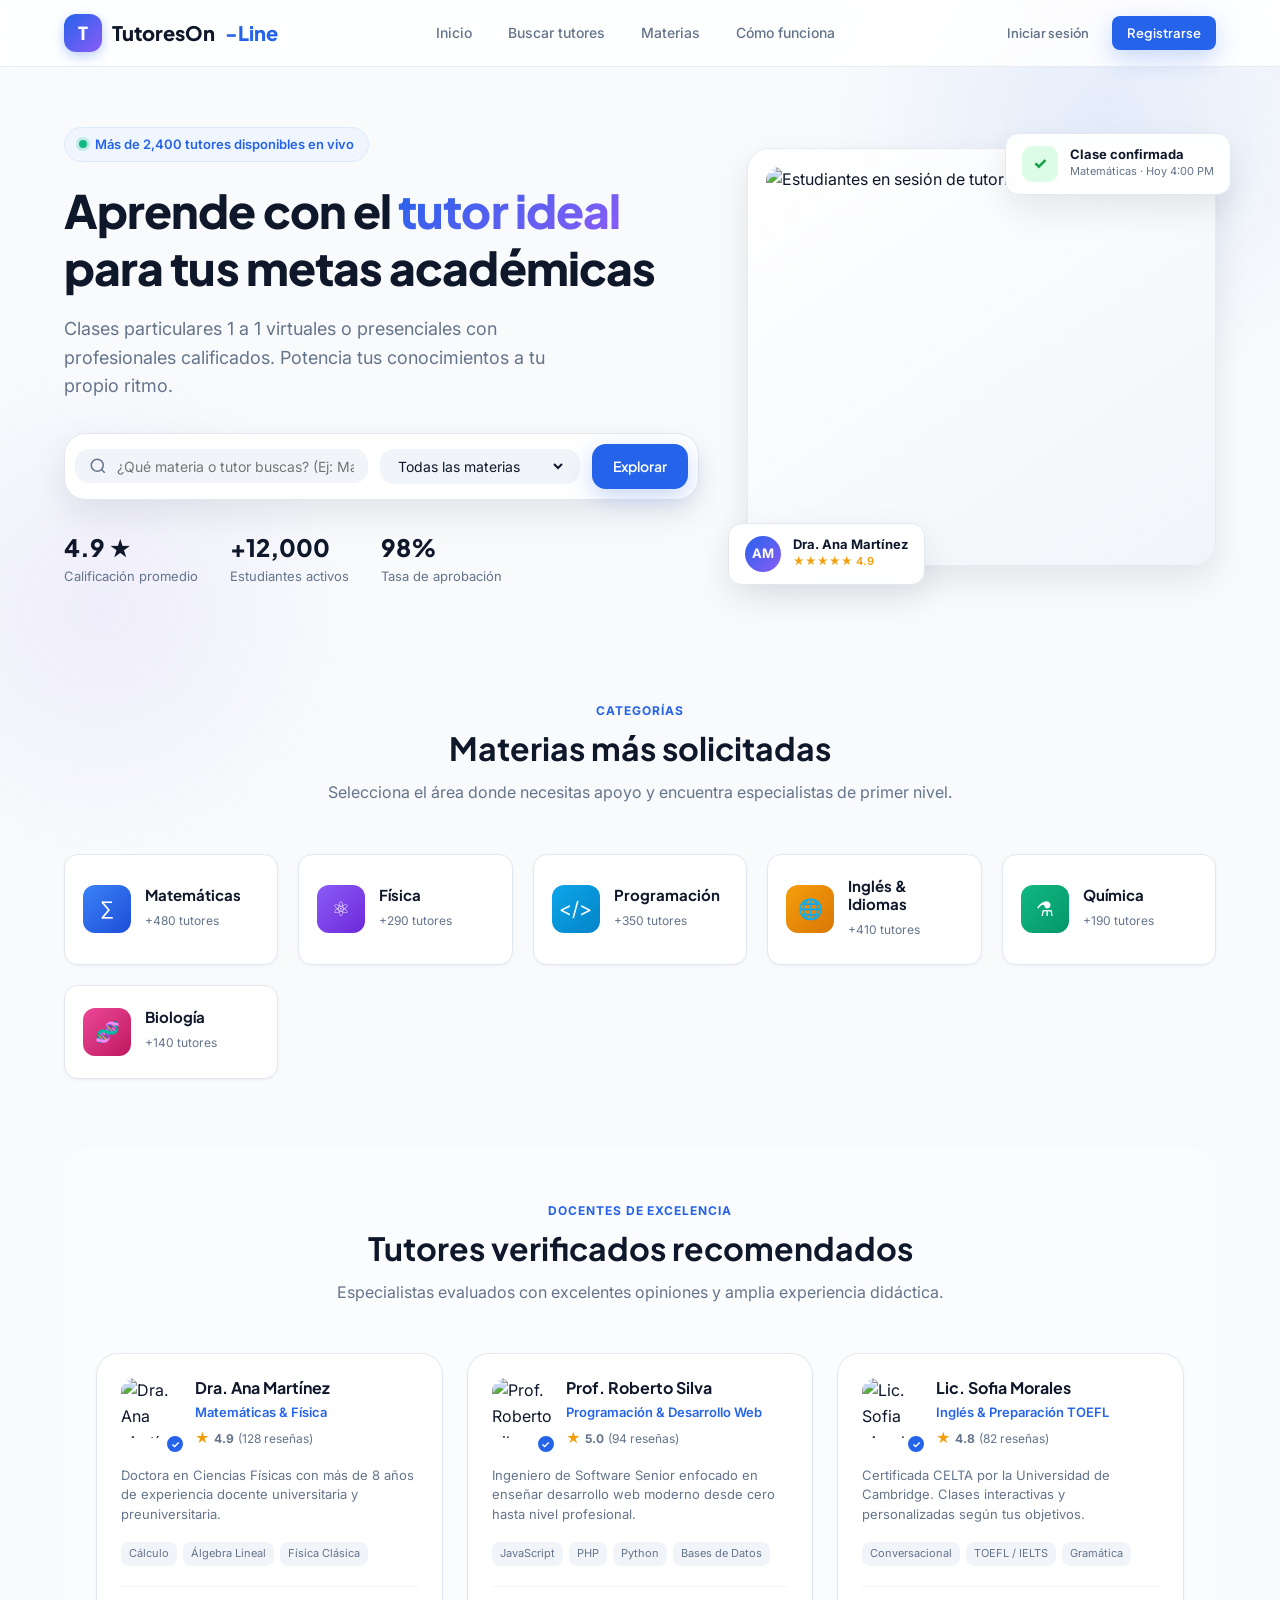
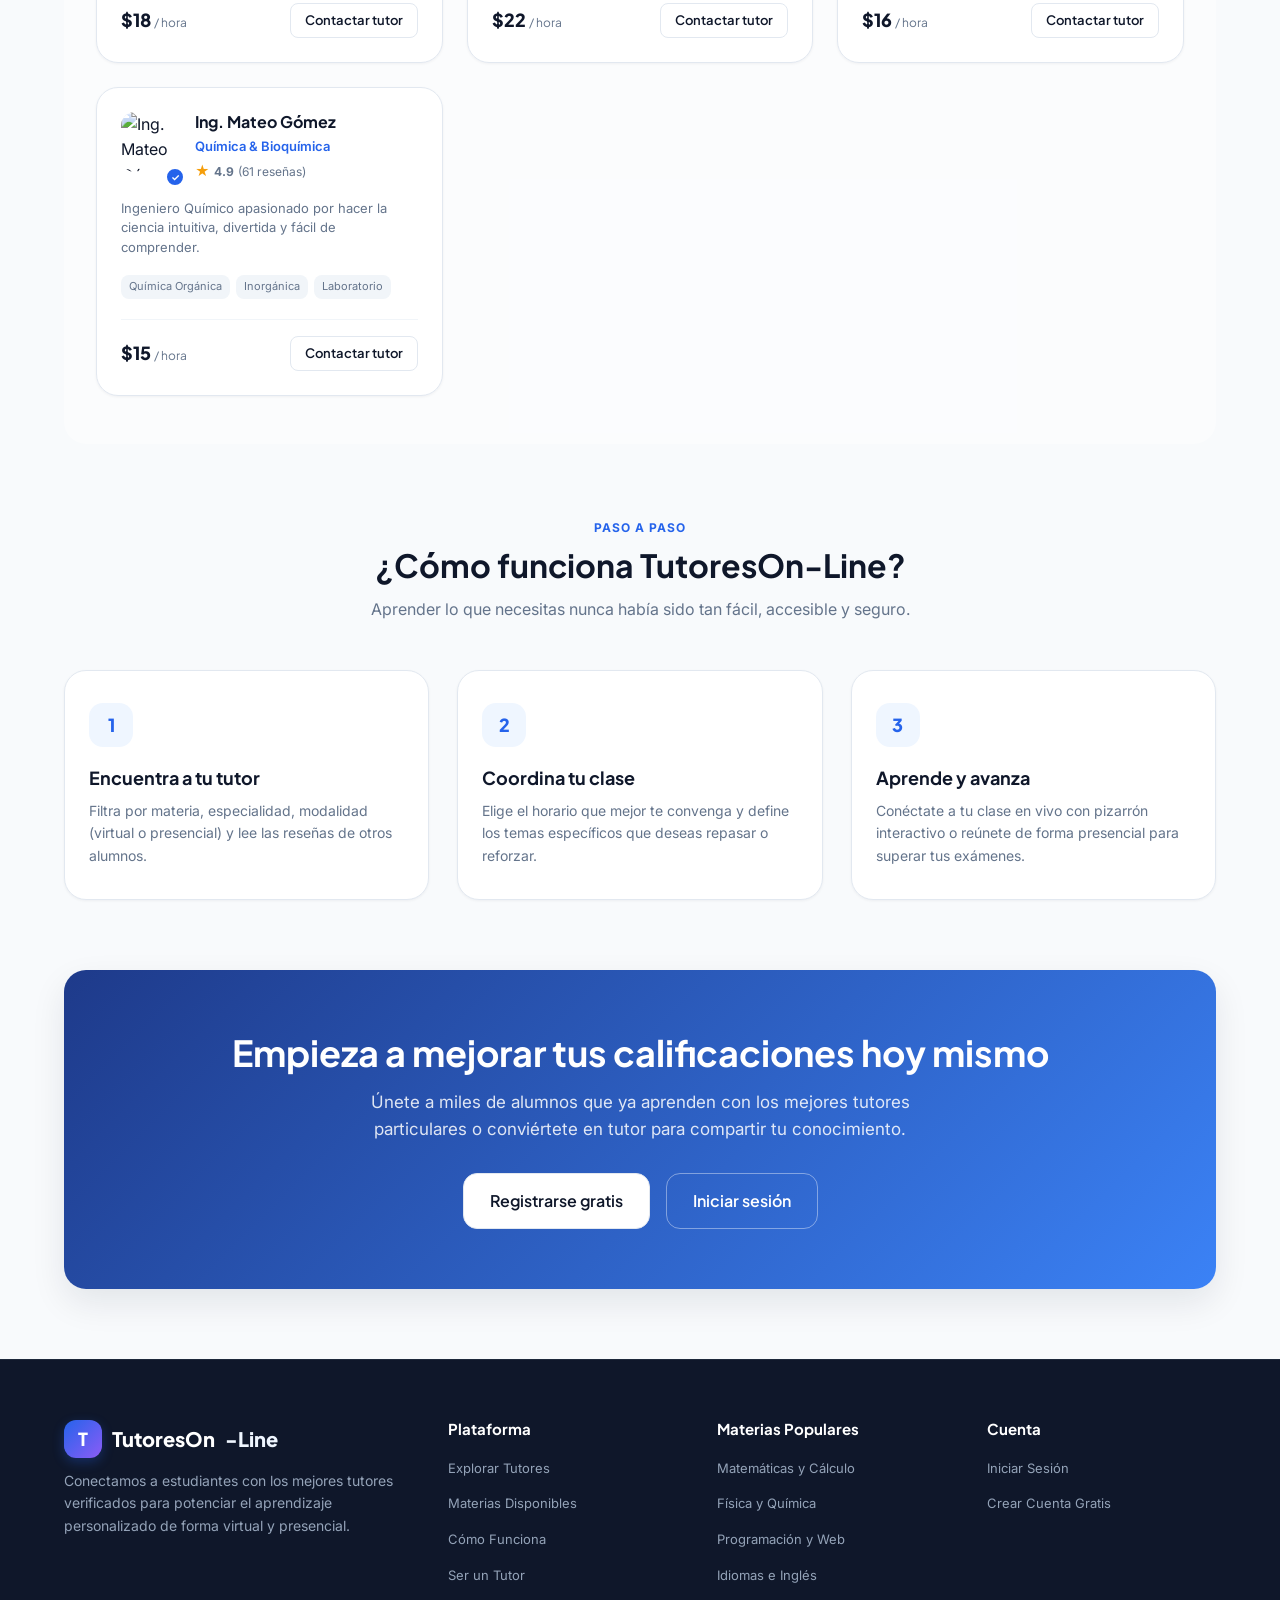
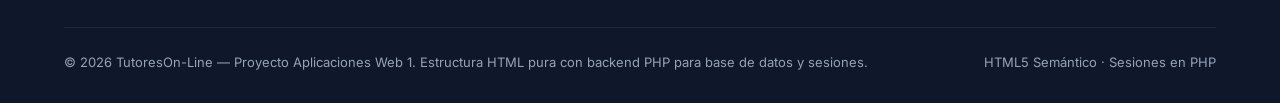
==== index.html @ 4b79d1ed "Primer commit" ====
<!DOCTYPE html>
<html lang="es">
<head>
  <meta charset="UTF-8">
  <meta name="viewport" content="width=device-width, initial-scale=1.0">
  <title>TutoresOn-Line — Encuentra a tu tutor ideal</title>
  <meta name="description" content="Plataforma de tutorías online y presenciales con tutores expertos y verificados.">
  <link rel="stylesheet" href="assets/css/style.css">
</head>
<body>

  <!-- Iluminación de fondo sutil -->
  <div class="ambient-glow"></div>

  <!-- Barra de Navegación -->
  <header class="navbar">
    <div class="container nav-inner">
      <a href="index.html" class="brand-logo">
        <div class="brand-icon">T</div>
        TutoresOn<span>-Line</span>
      </a>

      <nav>
        <ul class="nav-links">
          <li><a href="index.html" class="nav-link">Inicio</a></li>
          <li><a href="#tutores" class="nav-link">Buscar tutores</a></li>
          <li><a href="#materias" class="nav-link">Materias</a></li>
          <li><a href="#como-funciona" class="nav-link">Cómo funciona</a></li>
        </ul>
      </nav>

      <div class="nav-actions">
        <!-- Opciones para visitante (sin iniciar sesión) -->
        <div id="nav-guest-actions" style="display: flex; align-items: center; gap: 8px;">
          <a href="login.html" class="btn btn-ghost btn-sm" id="nav-login-btn">Iniciar sesión</a>
          <a href="registro.html" class="btn btn-primary btn-sm" id="nav-register-btn">Registrarse</a>
        </div>

        <!-- Opciones para usuario con sesión activa (controlado por JS / backend PHP) -->
        <div id="nav-user-actions" style="display: none; align-items: center; gap: 10px;">
          <div class="user-menu-pill">
            <div class="user-avatar-circle" id="nav-user-avatar">U</div>
            <div class="user-info-text">
              <span class="user-info-name" id="nav-user-name">Usuario</span>
              <span class="user-info-role" id="nav-user-role">Estudiante</span>
            </div>
          </div>
          <a href="logout.php" class="btn btn-danger-outline btn-sm">
            <svg width="14" height="14" fill="none" stroke="currentColor" stroke-width="2" viewBox="0 0 24 24">
              <path d="M9 21H5a2 2 0 0 1-2-2V5a2 2 0 0 1 2-2h4"></path>
              <polyline points="16 17 21 12 16 7"></polyline>
              <line x1="21" y1="12" x2="9" y2="12"></line>
            </svg>
            Salir
          </a>
        </div>
      </div>
    </div>
  </header>

  <!-- Notificación Toast dinámica -->
  <div class="toast-container" id="toast-box" style="display: none;">
    <div class="toast">
      <span id="toast-icon" style="color: #10B981; font-size: 18px;">✓</span>
      <span id="toast-message">Mensaje de notificación</span>
    </div>
  </div>

  <main class="container">
    <!-- Banner de bienvenida para usuario con sesión iniciada -->
    <section id="user-welcome-banner" class="user-welcome-banner" style="display: none;">
      <div class="user-welcome-info">
        <div class="user-welcome-avatar" id="banner-user-avatar">U</div>
        <div>
          <h2 style="font-size: 18px; margin-bottom: 2px;">
            ¡Hola, <span id="banner-user-name">Usuario</span>!
            <span class="badge badge-primary" id="banner-user-role">Estudiante</span>
          </h2>
          <p style="font-size: 13px; color: var(--text-muted);">
            Sesión activa en el servidor PHP. Explora y agenda tus clases con normalidad.
          </p>
        </div>
      </div>
      <div style="display: flex; gap: 10px; align-items: center;">
        <span style="font-size: 12px; color: var(--success); font-weight: 600; display: flex; align-items: center; gap: 6px;">
          <span style="width: 8px; height: 8px; border-radius: 50%; background: var(--success); display: inline-block;"></span>
          Sesión PHP activa
        </span>
        <a href="logout.php" class="btn btn-secondary btn-sm">Cerrar sesión</a>
      </div>
    </section>

    <!-- Hero Section (Accesible sin iniciar sesión) -->
    <section class="hero-section">
      <div class="hero-grid">
        <div class="hero-content">
          <div class="hero-pill">
            <span class="hero-dot"></span>
            Más de 2,400 tutores disponibles en vivo
          </div>
          <h1 class="hero-title">
            Aprende con el <span class="text-gradient">tutor ideal</span> para tus metas académicas
          </h1>
          <p class="hero-subtitle">
            Clases particulares 1 a 1 virtuales o presenciales con profesionales calificados. Potencia tus conocimientos a tu propio ritmo.
          </p>

          <!-- Buscador interactivo en vivo -->
          <div class="search-card">
            <div class="search-input-group">
              <svg width="18" height="18" fill="none" stroke="currentColor" stroke-width="2" viewBox="0 0 24 24">
                <circle cx="11" cy="11" r="8"></circle>
                <line x1="21" y1="21" x2="16.65" y2="16.65"></line>
              </svg>
              <input type="text" id="landing-search-input" placeholder="¿Qué materia o tutor buscas? (Ej: Matemáticas, Python...)" />
            </div>

            <div class="search-input-group" style="max-width: 200px;">
              <select id="landing-subject-filter">
                <option value="todos">Todas las materias</option>
                <option value="matemáticas">Matemáticas</option>
                <option value="física">Física</option>
                <option value="programación">Programación</option>
                <option value="inglés">Inglés</option>
                <option value="química">Química</option>
              </select>
            </div>

            <a href="#tutores" class="btn btn-primary">
              Explorar
            </a>
          </div>

          <div class="hero-stats">
            <div class="stat-box">
              <span class="stat-value">4.9 ★</span>
              <span class="stat-label">Calificación promedio</span>
            </div>
            <div class="stat-box">
              <span class="stat-value">+12,000</span>
              <span class="stat-label">Estudiantes activos</span>
            </div>
            <div class="stat-box">
              <span class="stat-value">98%</span>
              <span class="stat-label">Tasa de aprobación</span>
            </div>
          </div>
        </div>

        <!-- Imagen & Badges Flotantes -->
        <div class="hero-visual">
          <div class="hero-visual-card">
            <img 
              src="https://images.unsplash.com/photo-1522202176988-66273c2fd55f?w=680&h=460&fit=crop&auto=format" 
              alt="Estudiantes en sesión de tutoría" 
              class="hero-main-img" 
            />
            
            <div class="float-badge float-badge-top">
              <div style="width: 36px; height: 36px; border-radius: 10px; background: #DCFCE7; display: flex; align-items: center; justify-content: center; color: #16A34A; font-weight: 800; font-size: 16px;">
                ✓
              </div>
              <div>
                <p style="font-weight: 700; font-size: 13px; color: var(--text); line-height: 1.2;">Clase confirmada</p>
                <p style="font-size: 11px; color: var(--text-muted);">Matemáticas · Hoy 4:00 PM</p>
              </div>
            </div>

            <div class="float-badge float-badge-bottom">
              <div class="user-avatar-circle" style="width: 36px; height: 36px;">AM</div>
              <div>
                <p style="font-weight: 700; font-size: 13px; color: var(--text); line-height: 1.2;">Dra. Ana Martínez</p>
                <p style="font-size: 11px; color: #F59E0B; font-weight: 600;">★★★★★ 4.9</p>
              </div>
            </div>
          </div>
        </div>
      </div>
    </section>

    <!-- Sección: Materias Populares (HTML Semántico) -->
    <section class="section" id="materias">
      <div class="section-header">
        <span class="section-tag">Categorías</span>
        <h2 class="section-title">Materias más solicitadas</h2>
        <p class="section-desc">Selecciona el área donde necesitas apoyo y encuentra especialistas de primer nivel.</p>
      </div>

      <div class="subjects-grid">
        <article class="subject-card" onclick="filtrarMateria('Matemáticas')">
          <div class="subject-icon" style="background: linear-gradient(135deg, #3B82F6, #1D4ED8);">∑</div>
          <div class="subject-info">
            <h4>Matemáticas</h4>
            <span>+480 tutores</span>
          </div>
        </article>

        <article class="subject-card" onclick="filtrarMateria('Física')">
          <div class="subject-icon" style="background: linear-gradient(135deg, #8B5CF6, #6D28D9);">⚛</div>
          <div class="subject-info">
            <h4>Física</h4>
            <span>+290 tutores</span>
          </div>
        </article>

        <article class="subject-card" onclick="filtrarMateria('Programación')">
          <div class="subject-icon" style="background: linear-gradient(135deg, #0EA5E9, #0284C7);">&lt;/&gt;</div>
          <div class="subject-info">
            <h4>Programación</h4>
            <span>+350 tutores</span>
          </div>
        </article>

        <article class="subject-card" onclick="filtrarMateria('Inglés')">
          <div class="subject-icon" style="background: linear-gradient(135deg, #F59E0B, #D97706);">🌐</div>
          <div class="subject-info">
            <h4>Inglés &amp; Idiomas</h4>
            <span>+410 tutores</span>
          </div>
        </article>

        <article class="subject-card" onclick="filtrarMateria('Química')">
          <div class="subject-icon" style="background: linear-gradient(135deg, #10B981, #059669);">⚗</div>
          <div class="subject-info">
            <h4>Química</h4>
            <span>+190 tutores</span>
          </div>
        </article>

        <article class="subject-card" onclick="filtrarMateria('Biología')">
          <div class="subject-icon" style="background: linear-gradient(135deg, #EC4899, #BE185D);">🧬</div>
          <div class="subject-info">
            <h4>Biología</h4>
            <span>+140 tutores</span>
          </div>
        </article>
      </div>
    </section>

    <!-- Sección: Tutores Destacados (HTML Semántico) -->
    <section class="section" id="tutores" style="background: rgba(255, 255, 255, 0.4); border-radius: var(--radius-lg); padding: 48px 32px;">
      <div class="section-header">
        <span class="section-tag">Docentes de Excelencia</span>
        <h2 class="section-title">Tutores verificados recomendados</h2>
        <p class="section-desc">Especialistas evaluados con excelentes opiniones y amplia experiencia didáctica.</p>
      </div>

      <div class="tutors-grid">
        <!-- Tutor 1 -->
        <article class="tutor-card" data-name="Dra. Ana Martínez" data-subject="Matemáticas & Física" data-tags="Cálculo Álgebra Lineal Física Clásica">
          <div class="tutor-card-body">
            <div class="tutor-header">
              <div class="tutor-avatar-wrap">
                <img src="https://images.unsplash.com/photo-1494790108377-be9c29b29330?w=150&h=150&fit=crop&crop=faces&auto=format" alt="Dra. Ana Martínez" class="tutor-avatar">
                <div class="badge-check">✓</div>
              </div>
              <div>
                <h3 class="tutor-name">Dra. Ana Martínez</h3>
                <p class="tutor-subject">Matemáticas &amp; Física</p>
                <div class="tutor-rating">
                  <span class="star">★</span>
                  <strong>4.9</strong>
                  <span>(128 reseñas)</span>
                </div>
              </div>
            </div>
            <p class="tutor-bio">Doctora en Ciencias Físicas con más de 8 años de experiencia docente universitaria y preuniversitaria.</p>
            <div class="tutor-tags">
              <span class="tutor-tag">Cálculo</span>
              <span class="tutor-tag">Álgebra Lineal</span>
              <span class="tutor-tag">Física Clásica</span>
            </div>
            <div class="tutor-footer">
              <div class="tutor-price">$18 <span>/ hora</span></div>
              <a href="login.html" class="btn btn-outline btn-sm tutor-contact-btn">Contactar tutor</a>
            </div>
          </div>
        </article>

        <!-- Tutor 2 -->
        <article class="tutor-card" data-name="Prof. Roberto Silva" data-subject="Programación & Desarrollo Web" data-tags="JavaScript PHP Python Bases de Datos">
          <div class="tutor-card-body">
            <div class="tutor-header">
              <div class="tutor-avatar-wrap">
                <img src="https://images.unsplash.com/photo-1507003211169-0a1dd7228f2d?w=150&h=150&fit=crop&crop=faces&auto=format" alt="Prof. Roberto Silva" class="tutor-avatar">
                <div class="badge-check">✓</div>
              </div>
              <div>
                <h3 class="tutor-name">Prof. Roberto Silva</h3>
                <p class="tutor-subject">Programación &amp; Desarrollo Web</p>
                <div class="tutor-rating">
                  <span class="star">★</span>
                  <strong>5.0</strong>
                  <span>(94 reseñas)</span>
                </div>
              </div>
            </div>
            <p class="tutor-bio">Ingeniero de Software Senior enfocado en enseñar desarrollo web moderno desde cero hasta nivel profesional.</p>
            <div class="tutor-tags">
              <span class="tutor-tag">JavaScript</span>
              <span class="tutor-tag">PHP</span>
              <span class="tutor-tag">Python</span>
              <span class="tutor-tag">Bases de Datos</span>
            </div>
            <div class="tutor-footer">
              <div class="tutor-price">$22 <span>/ hora</span></div>
              <a href="login.html" class="btn btn-outline btn-sm tutor-contact-btn">Contactar tutor</a>
            </div>
          </div>
        </article>

        <!-- Tutor 3 -->
        <article class="tutor-card" data-name="Lic. Sofia Morales" data-subject="Inglés & Preparación TOEFL" data-tags="Conversacional TOEFL IELTS Gramática">
          <div class="tutor-card-body">
            <div class="tutor-header">
              <div class="tutor-avatar-wrap">
                <img src="https://images.unsplash.com/photo-1534528741775-53994a69daeb?w=150&h=150&fit=crop&crop=faces&auto=format" alt="Lic. Sofia Morales" class="tutor-avatar">
                <div class="badge-check">✓</div>
              </div>
              <div>
                <h3 class="tutor-name">Lic. Sofia Morales</h3>
                <p class="tutor-subject">Inglés &amp; Preparación TOEFL</p>
                <div class="tutor-rating">
                  <span class="star">★</span>
                  <strong>4.8</strong>
                  <span>(82 reseñas)</span>
                </div>
              </div>
            </div>
            <p class="tutor-bio">Certificada CELTA por la Universidad de Cambridge. Clases interactivas y personalizadas según tus objetivos.</p>
            <div class="tutor-tags">
              <span class="tutor-tag">Conversacional</span>
              <span class="tutor-tag">TOEFL / IELTS</span>
              <span class="tutor-tag">Gramática</span>
            </div>
            <div class="tutor-footer">
              <div class="tutor-price">$16 <span>/ hora</span></div>
              <a href="login.html" class="btn btn-outline btn-sm tutor-contact-btn">Contactar tutor</a>
            </div>
          </div>
        </article>

        <!-- Tutor 4 -->
        <article class="tutor-card" data-name="Ing. Mateo Gómez" data-subject="Química & Bioquímica" data-tags="Química Orgánica Inorgánica Laboratorio">
          <div class="tutor-card-body">
            <div class="tutor-header">
              <div class="tutor-avatar-wrap">
                <img src="https://images.unsplash.com/photo-1500648767791-00dcc994a43e?w=150&h=150&fit=crop&crop=faces&auto=format" alt="Ing. Mateo Gómez" class="tutor-avatar">
                <div class="badge-check">✓</div>
              </div>
              <div>
                <h3 class="tutor-name">Ing. Mateo Gómez</h3>
                <p class="tutor-subject">Química &amp; Bioquímica</p>
                <div class="tutor-rating">
                  <span class="star">★</span>
                  <strong>4.9</strong>
                  <span>(61 reseñas)</span>
                </div>
              </div>
            </div>
            <p class="tutor-bio">Ingeniero Químico apasionado por hacer la ciencia intuitiva, divertida y fácil de comprender.</p>
            <div class="tutor-tags">
              <span class="tutor-tag">Química Orgánica</span>
              <span class="tutor-tag">Inorgánica</span>
              <span class="tutor-tag">Laboratorio</span>
            </div>
            <div class="tutor-footer">
              <div class="tutor-price">$15 <span>/ hora</span></div>
              <a href="login.html" class="btn btn-outline btn-sm tutor-contact-btn">Contactar tutor</a>
            </div>
          </div>
        </article>
      </div>
    </section>

    <!-- Sección: Cómo Funciona -->
    <section class="section" id="como-funciona">
      <div class="section-header">
        <span class="section-tag">Paso a Paso</span>
        <h2 class="section-title">¿Cómo funciona TutoresOn-Line?</h2>
        <p class="section-desc">Aprender lo que necesitas nunca había sido tan fácil, accesible y seguro.</p>
      </div>

      <div class="steps-grid">
        <div class="step-card">
          <div class="step-number">1</div>
          <h3>Encuentra a tu tutor</h3>
          <p>Filtra por materia, especialidad, modalidad (virtual o presencial) y lee las reseñas de otros alumnos.</p>
        </div>

        <div class="step-card">
          <div class="step-number">2</div>
          <h3>Coordina tu clase</h3>
          <p>Elige el horario que mejor te convenga y define los temas específicos que deseas repasar o reforzar.</p>
        </div>

        <div class="step-card">
          <div class="step-number">3</div>
          <h3>Aprende y avanza</h3>
          <p>Conéctate a tu clase en vivo con pizarrón interactivo o reúnete de forma presencial para superar tus exámenes.</p>
        </div>
      </div>
    </section>

    <!-- CTA Banner Final -->
    <section class="section" style="padding-top: 0;">
      <div class="cta-banner">
        <h2>Empieza a mejorar tus calificaciones hoy mismo</h2>
        <p>Únete a miles de alumnos que ya aprenden con los mejores tutores particulares o conviértete en tutor para compartir tu conocimiento.</p>
        <div class="cta-actions">
          <a href="registro.html" class="btn btn-secondary btn-lg" id="cta-reg-btn">Registrarse gratis</a>
          <a href="login.html" class="btn btn-outline btn-lg" id="cta-login-btn" style="color: #fff; border-color: rgba(255, 255, 255, 0.4)">Iniciar sesión</a>
        </div>
      </div>
    </section>
  </main>

  <!-- Footer HTML Semántico -->
  <footer class="footer">
    <div class="container">
      <div class="footer-grid">
        <div class="footer-brand">
          <a href="index.html" class="brand-logo">
            <div class="brand-icon">T</div>
            TutoresOn<span style="color: var(--primary-light);">-Line</span>
          </a>
          <p class="footer-desc">
            Conectamos a estudiantes con los mejores tutores verificados para potenciar el aprendizaje personalizado de forma virtual y presencial.
          </p>
        </div>

        <div class="footer-col">
          <h4>Plataforma</h4>
          <ul class="footer-links">
            <li><a href="#tutores">Explorar Tutores</a></li>
            <li><a href="#materias">Materias Disponibles</a></li>
            <li><a href="#como-funciona">Cómo Funciona</a></li>
            <li><a href="registro.html">Ser un Tutor</a></li>
          </ul>
        </div>

        <div class="footer-col">
          <h4>Materias Populares</h4>
          <ul class="footer-links">
            <li><a href="#materias">Matemáticas y Cálculo</a></li>
            <li><a href="#materias">Física y Química</a></li>
            <li><a href="#materias">Programación y Web</a></li>
            <li><a href="#materias">Idiomas e Inglés</a></li>
          </ul>
        </div>

        <div class="footer-col">
          <h4>Cuenta</h4>
          <ul class="footer-links">
            <li><a href="login.html">Iniciar Sesión</a></li>
            <li><a href="registro.html">Crear Cuenta Gratis</a></li>
          </ul>
        </div>
      </div>

      <div class="footer-bottom">
        <p>&copy; 2026 TutoresOn-Line — Proyecto Aplicaciones Web 1. Estructura HTML pura con backend PHP para base de datos y sesiones.</p>
        <p>HTML5 Semántico · Sesiones en PHP</p>
      </div>
    </div>
  </footer>

  <script src="assets/js/main.js"></script>
</body>
</html>
---- assets/css/style.css ----
@import url('https://fonts.googleapis.com/css2?family=Plus+Jakarta+Sans:wght@400;500;600;700;800&family=Inter:wght@400;500;600;700&display=swap');

:root {
  --primary: #2563EB;
  --primary-hover: #1D4ED8;
  --primary-light: #EFF6FF;
  --primary-ring: rgba(37, 99, 235, 0.2);

  --secondary: #8B5CF6;
  --secondary-light: #F5F3FF;

  --success: #10B981;
  --success-light: #ECFDF5;
  --warning: #F59E0B;
  --danger: #EF4444;
  --danger-light: #FEF2F2;

  --bg: #F8FAFC;
  --surface: #FFFFFF;
  --surface-alt: #F1F5F9;
  --text: #0F172A;
  --text-muted: #64748B;
  --text-light: #94A3B8;
  --border: #E2E8F0;
  --border-light: #F1F5F9;

  --radius-sm: 8px;
  --radius-md: 14px;
  --radius-lg: 22px;
  --radius-full: 9999px;

  --shadow-sm: 0 1px 3px rgba(15, 23, 42, 0.05);
  --shadow-md: 0 6px 20px rgba(15, 23, 42, 0.06);
  --shadow-lg: 0 14px 35px rgba(15, 23, 42, 0.09);
  --shadow-glow: 0 8px 25px rgba(37, 99, 235, 0.25);

  --font-heading: 'Plus Jakarta Sans', sans-serif;
  --font-body: 'Inter', sans-serif;
}

/* ── Reset & General ─────────────────────────────────────────── */
*,
*::before,
*::after {
  box-sizing: border-box;
  margin: 0;
  padding: 0;
}

html {
  scroll-behavior: smooth;
}

body {
  font-family: var(--font-body);
  background-color: var(--bg);
  color: var(--text);
  line-height: 1.6;
  -webkit-font-smoothing: antialiased;
  min-height: 100vh;
  display: flex;
  flex-direction: column;
}

a {
  color: inherit;
  text-decoration: none;
}

img {
  max-width: 100%;
  display: block;
}

/* ── Background Ambient Blobs ────────────────────────────────── */
.ambient-glow {
  position: fixed;
  inset: 0;
  pointer-events: none;
  z-index: -1;
  overflow: hidden;
}

.ambient-glow::before {
  content: '';
  position: absolute;
  top: -150px;
  right: -100px;
  width: 550px;
  height: 550px;
  border-radius: 50%;
  background: radial-gradient(circle, rgba(37, 99, 235, 0.09) 0%, transparent 70%);
}

.ambient-glow::after {
  content: '';
  position: absolute;
  top: 40%;
  left: -150px;
  width: 500px;
  height: 500px;
  border-radius: 50%;
  background: radial-gradient(circle, rgba(139, 92, 246, 0.08) 0%, transparent 70%);
}

/* ── Container ───────────────────────────────────────────────── */
.container {
  max-width: 1200px;
  margin: 0 auto;
  padding: 0 24px;
}

/* ── Typography & Gradients ──────────────────────────────────── */
h1,
h2,
h3,
h4,
h5,
h6 {
  font-family: var(--font-heading);
  color: var(--text);
  line-height: 1.25;
  font-weight: 700;
}

.text-gradient {
  background: linear-gradient(135deg, var(--primary) 0%, var(--secondary) 100%);
  -webkit-background-clip: text;
  -webkit-text-fill-color: transparent;
  background-clip: text;
}

/* ── Navbar ──────────────────────────────────────────────────── */
.navbar {
  position: sticky;
  top: 0;
  z-index: 100;
  padding: 14px 0;
  backdrop-filter: blur(16px);
  -webkit-backdrop-filter: blur(16px);
  background: rgba(255, 255, 255, 0.85);
  border-bottom: 1px solid rgba(226, 232, 240, 0.8);
  transition: all 0.2s ease;
}

.nav-inner {
  display: flex;
  align-items: center;
  justify-content: space-between;
  gap: 20px;
}

.brand-logo {
  display: flex;
  align-items: center;
  gap: 10px;
  font-family: var(--font-heading);
  font-weight: 800;
  font-size: 20px;
  color: var(--text);
}

.brand-icon {
  width: 38px;
  height: 38px;
  border-radius: 12px;
  background: linear-gradient(135deg, var(--primary), var(--secondary));
  color: #fff;
  display: flex;
  align-items: center;
  justify-content: center;
  font-weight: 800;
  font-size: 18px;
  box-shadow: 0 4px 12px rgba(37, 99, 235, 0.3);
}

.brand-logo span {
  color: var(--primary);
}

.nav-links {
  display: flex;
  align-items: center;
  gap: 8px;
  list-style: none;
}

.nav-link {
  font-size: 14px;
  font-weight: 500;
  color: var(--text-muted);
  padding: 8px 14px;
  border-radius: var(--radius-sm);
  transition: all 0.2s ease;
}

.nav-link:hover {
  color: var(--primary);
  background: var(--primary-light);
}

.nav-actions {
  display: flex;
  align-items: center;
  gap: 12px;
}

/* User Pill in Navbar */
.user-menu-pill {
  display: flex;
  align-items: center;
  gap: 10px;
  background: var(--surface);
  border: 1px solid var(--border);
  padding: 6px 14px 6px 8px;
  border-radius: var(--radius-full);
  box-shadow: var(--shadow-sm);
}

.user-avatar-circle {
  width: 32px;
  height: 32px;
  border-radius: 50%;
  background: linear-gradient(135deg, var(--primary), var(--secondary));
  color: #fff;
  font-weight: 700;
  font-size: 13px;
  display: flex;
  align-items: center;
  justify-content: center;
}

.user-info-text {
  display: flex;
  flex-direction: column;
  line-height: 1.2;
}

.user-info-name {
  font-size: 13px;
  font-weight: 600;
  color: var(--text);
}

.user-info-role {
  font-size: 11px;
  font-weight: 500;
  color: var(--primary);
}

/* ── Buttons ─────────────────────────────────────────────────── */
.btn {
  display: inline-flex;
  align-items: center;
  justify-content: center;
  gap: 8px;
  padding: 10px 20px;
  font-size: 14px;
  font-weight: 600;
  font-family: var(--font-heading);
  border-radius: var(--radius-md);
  border: 1px solid transparent;
  cursor: pointer;
  transition: all 0.2s cubic-bezier(0.16, 1, 0.3, 1);
  text-align: center;
}

.btn:active {
  transform: scale(0.98);
}

.btn-primary {
  background: var(--primary);
  color: #ffffff;
  box-shadow: var(--shadow-glow);
}

.btn-primary:hover {
  background: var(--primary-hover);
  box-shadow: 0 10px 30px rgba(37, 99, 235, 0.35);
}

.btn-secondary {
  background: var(--surface);
  color: var(--text);
  border-color: var(--border);
}

.btn-secondary:hover {
  background: var(--surface-alt);
  border-color: #CBD5E1;
}

.btn-outline {
  background: transparent;
  border-color: var(--border);
  color: var(--text);
}

.btn-outline:hover {
  background: var(--surface);
  border-color: var(--primary);
  color: var(--primary);
}

.btn-ghost {
  background: transparent;
  color: var(--text-muted);
}

.btn-ghost:hover {
  color: var(--text);
  background: rgba(15, 23, 42, 0.04);
}

.btn-danger-outline {
  background: transparent;
  color: var(--danger);
  border-color: rgba(239, 68, 68, 0.3);
}

.btn-danger-outline:hover {
  background: var(--danger-light);
  border-color: var(--danger);
}

.btn-sm {
  padding: 6px 14px;
  font-size: 13px;
  border-radius: var(--radius-sm);
}

.btn-lg {
  padding: 14px 26px;
  font-size: 16px;
  border-radius: var(--radius-md);
}

.btn-full {
  width: 100%;
}

/* ── Badges ──────────────────────────────────────────────────── */
.badge {
  display: inline-flex;
  align-items: center;
  gap: 5px;
  padding: 4px 10px;
  font-size: 11px;
  font-weight: 600;
  border-radius: var(--radius-full);
}

.badge-primary {
  background: var(--primary-light);
  color: var(--primary);
}

.badge-secondary {
  background: var(--secondary-light);
  color: var(--secondary);
}

.badge-success {
  background: var(--success-light);
  color: var(--success);
}

.badge-verified {
  background: linear-gradient(135deg, var(--primary), var(--secondary));
  color: #fff;
  font-size: 10px;
  padding: 3px 8px;
}

/* ── Hero Section ────────────────────────────────────────────── */
.hero-section {
  padding: 60px 0 40px;
  position: relative;
}

.hero-grid {
  display: grid;
  grid-template-columns: 1.15fr 0.85fr;
  gap: 48px;
  align-items: center;
}

.hero-pill {
  display: inline-flex;
  align-items: center;
  gap: 8px;
  padding: 6px 14px;
  border-radius: var(--radius-full);
  background: #EFF6FF;
  border: 1px solid #DBEAFE;
  font-size: 13px;
  font-weight: 600;
  color: var(--primary);
  margin-bottom: 20px;
}

.hero-dot {
  width: 8px;
  height: 8px;
  background: var(--success);
  border-radius: 50%;
  box-shadow: 0 0 0 3px rgba(16, 185, 129, 0.2);
}

.hero-title {
  font-size: 46px;
  font-weight: 800;
  letter-spacing: -0.02em;
  margin-bottom: 18px;
  color: var(--text);
}

.hero-subtitle {
  font-size: 18px;
  color: var(--text-muted);
  line-height: 1.6;
  margin-bottom: 32px;
  max-width: 520px;
}

/* Hero Search Bar */
.search-card {
  background: var(--surface);
  border: 1px solid var(--border);
  padding: 10px;
  border-radius: var(--radius-lg);
  box-shadow: var(--shadow-lg);
  display: flex;
  align-items: center;
  gap: 12px;
  margin-bottom: 28px;
}

.search-input-group {
  display: flex;
  align-items: center;
  gap: 10px;
  flex: 1;
  padding: 8px 14px;
  background: var(--surface-alt);
  border-radius: var(--radius-md);
}

.search-input-group svg {
  color: var(--text-muted);
  flex-shrink: 0;
}

.search-input-group input,
.search-input-group select {
  border: none;
  background: transparent;
  outline: none;
  width: 100%;
  font-family: inherit;
  font-size: 14px;
  color: var(--text);
}

.hero-stats {
  display: flex;
  align-items: center;
  gap: 32px;
}

.stat-box {
  display: flex;
  flex-direction: column;
}

.stat-value {
  font-size: 24px;
  font-weight: 800;
  font-family: var(--font-heading);
  color: var(--text);
}

.stat-label {
  font-size: 13px;
  color: var(--text-muted);
}

/* Hero Right Visuals */
.hero-visual-card {
  position: relative;
  background: linear-gradient(145deg, #ffffff, #f1f5f9);
  border-radius: var(--radius-lg);
  padding: 18px;
  border: 1px solid rgba(226, 232, 240, 0.8);
  box-shadow: var(--shadow-lg);
}

.hero-main-img {
  width: 100%;
  height: 380px;
  object-fit: cover;
  border-radius: var(--radius-md);
}

.float-badge {
  position: absolute;
  background: rgba(255, 255, 255, 0.95);
  backdrop-filter: blur(12px);
  border: 1px solid var(--border);
  box-shadow: var(--shadow-lg);
  border-radius: var(--radius-md);
  padding: 12px 16px;
  display: flex;
  align-items: center;
  gap: 12px;
}

.float-badge-top {
  top: -16px;
  right: -16px;
}

.float-badge-bottom {
  bottom: -20px;
  left: -20px;
}

/* ── Section General ─────────────────────────────────────────── */
.section {
  padding: 70px 0;
}

.section-header {
  text-align: center;
  max-width: 640px;
  margin: 0 auto 48px;
}

.section-tag {
  font-size: 12px;
  font-weight: 700;
  text-transform: uppercase;
  letter-spacing: 0.08em;
  color: var(--primary);
  margin-bottom: 8px;
  display: inline-block;
}

.section-title {
  font-size: 32px;
  margin-bottom: 12px;
}

.section-desc {
  font-size: 16px;
  color: var(--text-muted);
}

/* ── Subjects Grid ───────────────────────────────────────────── */
.subjects-grid {
  display: grid;
  grid-template-columns: repeat(auto-fill, minmax(200px, 1fr));
  gap: 20px;
}

.subject-card {
  background: var(--surface);
  border: 1px solid var(--border);
  border-radius: var(--radius-md);
  padding: 22px 18px;
  display: flex;
  align-items: center;
  gap: 14px;
  cursor: pointer;
  transition: all 0.25s ease;
  box-shadow: var(--shadow-sm);
}

.subject-card:hover {
  transform: translateY(-4px);
  border-color: var(--primary);
  box-shadow: var(--shadow-md);
}

.subject-icon {
  width: 48px;
  height: 48px;
  border-radius: 12px;
  display: flex;
  align-items: center;
  justify-content: center;
  font-size: 20px;
  color: #fff;
  flex-shrink: 0;
}

.subject-info h4 {
  font-size: 15px;
  margin-bottom: 2px;
}

.subject-info span {
  font-size: 12px;
  color: var(--text-muted);
}

/* ── Tutors Grid ─────────────────────────────────────────────── */
.tutors-grid {
  display: grid;
  grid-template-columns: repeat(auto-fill, minmax(280px, 1fr));
  gap: 24px;
}

.tutor-card {
  background: var(--surface);
  border: 1px solid var(--border);
  border-radius: var(--radius-lg);
  overflow: hidden;
  box-shadow: var(--shadow-sm);
  transition: all 0.25s ease;
  display: flex;
  flex-direction: column;
}

.tutor-card:hover {
  transform: translateY(-5px);
  box-shadow: var(--shadow-lg);
  border-color: rgba(37, 99, 235, 0.4);
}

.tutor-card-body {
  padding: 24px;
  display: flex;
  flex-direction: column;
  flex: 1;
}

.tutor-header {
  display: flex;
  gap: 14px;
  margin-bottom: 16px;
}

.tutor-avatar-wrap {
  position: relative;
  flex-shrink: 0;
}

.tutor-avatar {
  width: 60px;
  height: 60px;
  border-radius: var(--radius-md);
  object-fit: cover;
}

.tutor-avatar-wrap .badge-check {
  position: absolute;
  bottom: -4px;
  right: -4px;
  width: 20px;
  height: 20px;
  background: var(--primary);
  color: #fff;
  border: 2px solid #fff;
  border-radius: 50%;
  display: flex;
  align-items: center;
  justify-content: center;
  font-size: 10px;
  font-weight: 700;
}

.tutor-name {
  font-size: 16px;
  font-weight: 700;
  margin-bottom: 4px;
}

.tutor-subject {
  font-size: 13px;
  color: var(--primary);
  font-weight: 600;
  margin-bottom: 4px;
}

.tutor-rating {
  display: flex;
  align-items: center;
  gap: 4px;
  font-size: 12px;
  color: var(--text-muted);
}

.tutor-rating .star {
  color: #F59E0B;
  font-size: 14px;
}

.tutor-bio {
  font-size: 13px;
  color: var(--text-muted);
  line-height: 1.5;
  margin-bottom: 18px;
  flex: 1;
}

.tutor-tags {
  display: flex;
  flex-wrap: wrap;
  gap: 6px;
  margin-bottom: 20px;
}

.tutor-tag {
  background: var(--surface-alt);
  padding: 3px 8px;
  border-radius: var(--radius-sm);
  font-size: 11px;
  color: var(--text-muted);
}

.tutor-footer {
  border-top: 1px solid var(--border-light);
  padding-top: 16px;
  display: flex;
  align-items: center;
  justify-content: space-between;
}

.tutor-price {
  font-size: 18px;
  font-weight: 800;
  font-family: var(--font-heading);
  color: var(--text);
}

.tutor-price span {
  font-size: 12px;
  font-weight: 400;
  color: var(--text-muted);
}

/* ── Features / How it works ─────────────────────────────────── */
.steps-grid {
  display: grid;
  grid-template-columns: repeat(auto-fit, minmax(260px, 1fr));
  gap: 28px;
}

.step-card {
  background: var(--surface);
  border: 1px solid var(--border);
  border-radius: var(--radius-lg);
  padding: 32px 24px;
  position: relative;
  box-shadow: var(--shadow-sm);
}

.step-number {
  width: 44px;
  height: 44px;
  border-radius: 14px;
  background: var(--primary-light);
  color: var(--primary);
  font-size: 18px;
  font-weight: 800;
  font-family: var(--font-heading);
  display: flex;
  align-items: center;
  justify-content: center;
  margin-bottom: 20px;
}

.step-card h3 {
  font-size: 18px;
  margin-bottom: 10px;
}

.step-card p {
  font-size: 14px;
  color: var(--text-muted);
  line-height: 1.6;
}

/* ── Banner CTA ──────────────────────────────────────────────── */
.cta-banner {
  background: linear-gradient(135deg, #1E3A8A 0%, #3B82F6 100%);
  border-radius: var(--radius-lg);
  padding: 60px 40px;
  color: #fff;
  text-align: center;
  position: relative;
  overflow: hidden;
  box-shadow: var(--shadow-lg);
}

.cta-banner h2 {
  color: #fff;
  font-size: 36px;
  margin-bottom: 14px;
}

.cta-banner p {
  font-size: 17px;
  color: rgba(255, 255, 255, 0.85);
  max-width: 600px;
  margin: 0 auto 30px;
}

.cta-actions {
  display: flex;
  justify-content: center;
  gap: 16px;
  flex-wrap: wrap;
}

/* ── Auth Screens (Login & Registro) ─────────────────────────── */
.auth-wrapper {
  flex: 1;
  display: flex;
  align-items: center;
  justify-content: center;
  padding: 40px 20px;
}

.auth-container {
  width: 100%;
  max-width: 480px;
}

.auth-card {
  background: var(--surface);
  border: 1px solid var(--border);
  border-radius: var(--radius-lg);
  padding: 36px 32px;
  box-shadow: var(--shadow-lg);
}

.auth-header {
  text-align: center;
  margin-bottom: 28px;
}

.auth-header .brand-logo {
  justify-content: center;
  margin-bottom: 20px;
}

.auth-header h1 {
  font-size: 24px;
  margin-bottom: 6px;
}

.auth-header p {
  font-size: 14px;
  color: var(--text-muted);
}

/* Form Controls */
.form-group {
  margin-bottom: 18px;
}

.form-label {
  display: block;
  font-size: 13px;
  font-weight: 600;
  color: var(--text);
  margin-bottom: 6px;
}

.form-control {
  width: 100%;
  padding: 12px 14px;
  font-size: 14px;
  font-family: inherit;
  color: var(--text);
  background: var(--surface);
  border: 1px solid var(--border);
  border-radius: var(--radius-md);
  outline: none;
  transition: all 0.2s ease;
}

.form-control:focus {
  border-color: var(--primary);
  box-shadow: 0 0 0 3px var(--primary-ring);
}

.password-input-wrapper {
  position: relative;
}

.password-toggle-btn {
  position: absolute;
  right: 12px;
  top: 50%;
  transform: translateY(-50%);
  background: none;
  border: none;
  color: var(--text-muted);
  cursor: pointer;
  padding: 4px;
  font-size: 16px;
  display: flex;
  align-items: center;
  justify-content: center;
}

/* Role Selector Buttons */
.role-selector-grid {
  display: grid;
  grid-template-columns: 1fr 1fr;
  gap: 12px;
  margin-bottom: 18px;
}

.role-radio-card {
  position: relative;
  display: block;
  cursor: pointer;
}

.role-radio-card input {
  position: absolute;
  opacity: 0;
  width: 0;
  height: 0;
}

.role-card-inner {
  border: 2px solid var(--border);
  border-radius: var(--radius-md);
  padding: 16px 12px;
  text-align: center;
  transition: all 0.2s ease;
  background: var(--surface);
}

.role-card-inner .role-icon {
  font-size: 26px;
  margin-bottom: 6px;
}

.role-card-inner .role-title {
  font-weight: 700;
  font-size: 14px;
  color: var(--text);
  margin-bottom: 2px;
}

.role-card-inner .role-desc {
  font-size: 11px;
  color: var(--text-muted);
}

.role-radio-card input:checked+.role-card-inner {
  border-color: var(--primary);
  background: var(--primary-light);
  box-shadow: 0 0 0 1px var(--primary);
}

/* Demo Credentials Box */
.demo-accounts-box {
  background: #F8FAFC;
  border: 1px dashed #CBD5E1;
  border-radius: var(--radius-md);
  padding: 14px;
  margin-bottom: 22px;
  font-size: 12px;
}

.demo-accounts-box h4 {
  font-size: 12px;
  text-transform: uppercase;
  letter-spacing: 0.05em;
  color: var(--primary);
  margin-bottom: 8px;
}

.demo-account-item {
  display: flex;
  align-items: center;
  justify-content: space-between;
  padding: 6px 0;
  border-bottom: 1px solid #E2E8F0;
}

.demo-account-item:last-child {
  border-bottom: none;
}

.demo-fill-btn {
  background: #E2E8F0;
  border: none;
  font-size: 11px;
  font-weight: 600;
  padding: 3px 8px;
  border-radius: 6px;
  cursor: pointer;
  color: var(--text);
  transition: background 0.15s;
}

.demo-fill-btn:hover {
  background: var(--primary);
  color: #fff;
}

/* Alert Notification */
.alert {
  padding: 12px 16px;
  border-radius: var(--radius-md);
  font-size: 13px;
  font-weight: 500;
  margin-bottom: 20px;
  display: flex;
  align-items: flex-start;
  gap: 10px;
}

.alert-danger {
  background: var(--danger-light);
  color: #B91C1C;
  border: 1px solid #FECACA;
}

.alert-success {
  background: var(--success-light);
  color: #065F46;
  border: 1px solid #A7F3D0;
}

.alert-info {
  background: var(--primary-light);
  color: #1E40AF;
  border: 1px solid #BFDBFE;
}

/* Session Notice Banner (When logged in on landing) */
.user-welcome-banner {
  background: linear-gradient(135deg, #EFF6FF, #F5F3FF);
  border: 1px solid #DBEAFE;
  border-radius: var(--radius-lg);
  padding: 20px 24px;
  margin: 24px auto 0;
  display: flex;
  align-items: center;
  justify-content: space-between;
  gap: 16px;
  box-shadow: var(--shadow-sm);
}

.user-welcome-info {
  display: flex;
  align-items: center;
  gap: 14px;
}

.user-welcome-avatar {
  width: 44px;
  height: 44px;
  border-radius: 12px;
  background: linear-gradient(135deg, var(--primary), var(--secondary));
  color: #fff;
  display: flex;
  align-items: center;
  justify-content: center;
  font-weight: 800;
  font-size: 18px;
}

/* ── Footer ──────────────────────────────────────────────────── */
.footer {
  background: #0F172A;
  color: #94A3B8;
  padding: 60px 0 30px;
  margin-top: auto;
  border-top: 1px solid #1E293B;
}

.footer-grid {
  display: grid;
  grid-template-columns: 1.5fr 1fr 1fr 1fr;
  gap: 40px;
  margin-bottom: 40px;
}

.footer-brand .brand-logo {
  color: #fff;
  margin-bottom: 12px;
}

.footer-desc {
  font-size: 14px;
  line-height: 1.6;
}

.footer-col h4 {
  color: #fff;
  font-size: 15px;
  margin-bottom: 16px;
}

.footer-links {
  list-style: none;
  display: flex;
  flex-direction: column;
  gap: 10px;
}

.footer-links a {
  font-size: 13px;
  color: #94A3B8;
  transition: color 0.2s;
}

.footer-links a:hover {
  color: #fff;
}

.footer-bottom {
  border-top: 1px solid #1E293B;
  padding-top: 24px;
  display: flex;
  align-items: center;
  justify-content: space-between;
  font-size: 13px;
}

/* ── Toast Notifications ─────────────────────────────────────── */
.toast-container {
  position: fixed;
  bottom: 24px;
  right: 24px;
  z-index: 9999;
}

.toast {
  background: #0F172A;
  color: #fff;
  padding: 14px 20px;
  border-radius: var(--radius-md);
  box-shadow: 0 10px 30px rgba(0, 0, 0, 0.25);
  display: flex;
  align-items: center;
  gap: 12px;
  font-size: 14px;
  font-weight: 500;
  animation: slideInUp 0.3s ease forwards;
}

@keyframes slideInUp {
  from {
    opacity: 0;
    transform: translateY(20px);
  }

  to {
    opacity: 1;
    transform: translateY(0);
  }
}

/* ── Responsive ──────────────────────────────────────────────── */
@media (max-width: 900px) {
  .hero-grid {
    grid-template-columns: 1fr;
    gap: 36px;
  }

  .hero-title {
    font-size: 34px;
  }

  .hero-visual-card {
    max-width: 480px;
    margin: 0 auto;
  }

  .footer-grid {
    grid-template-columns: 1fr 1fr;
  }
}

@media (max-width: 640px) {
  .nav-links {
    display: none;
  }

  .search-card {
    flex-direction: column;
    padding: 12px;
  }

  .search-input-group {
    width: 100%;
  }

  .hero-stats {
    flex-wrap: wrap;
    gap: 18px;
  }

  .auth-card {
    padding: 24px 20px;
  }

  .user-welcome-banner {
    flex-direction: column;
    align-items: flex-start;
  }

  .footer-grid {
    grid-template-columns: 1fr;
  }
}
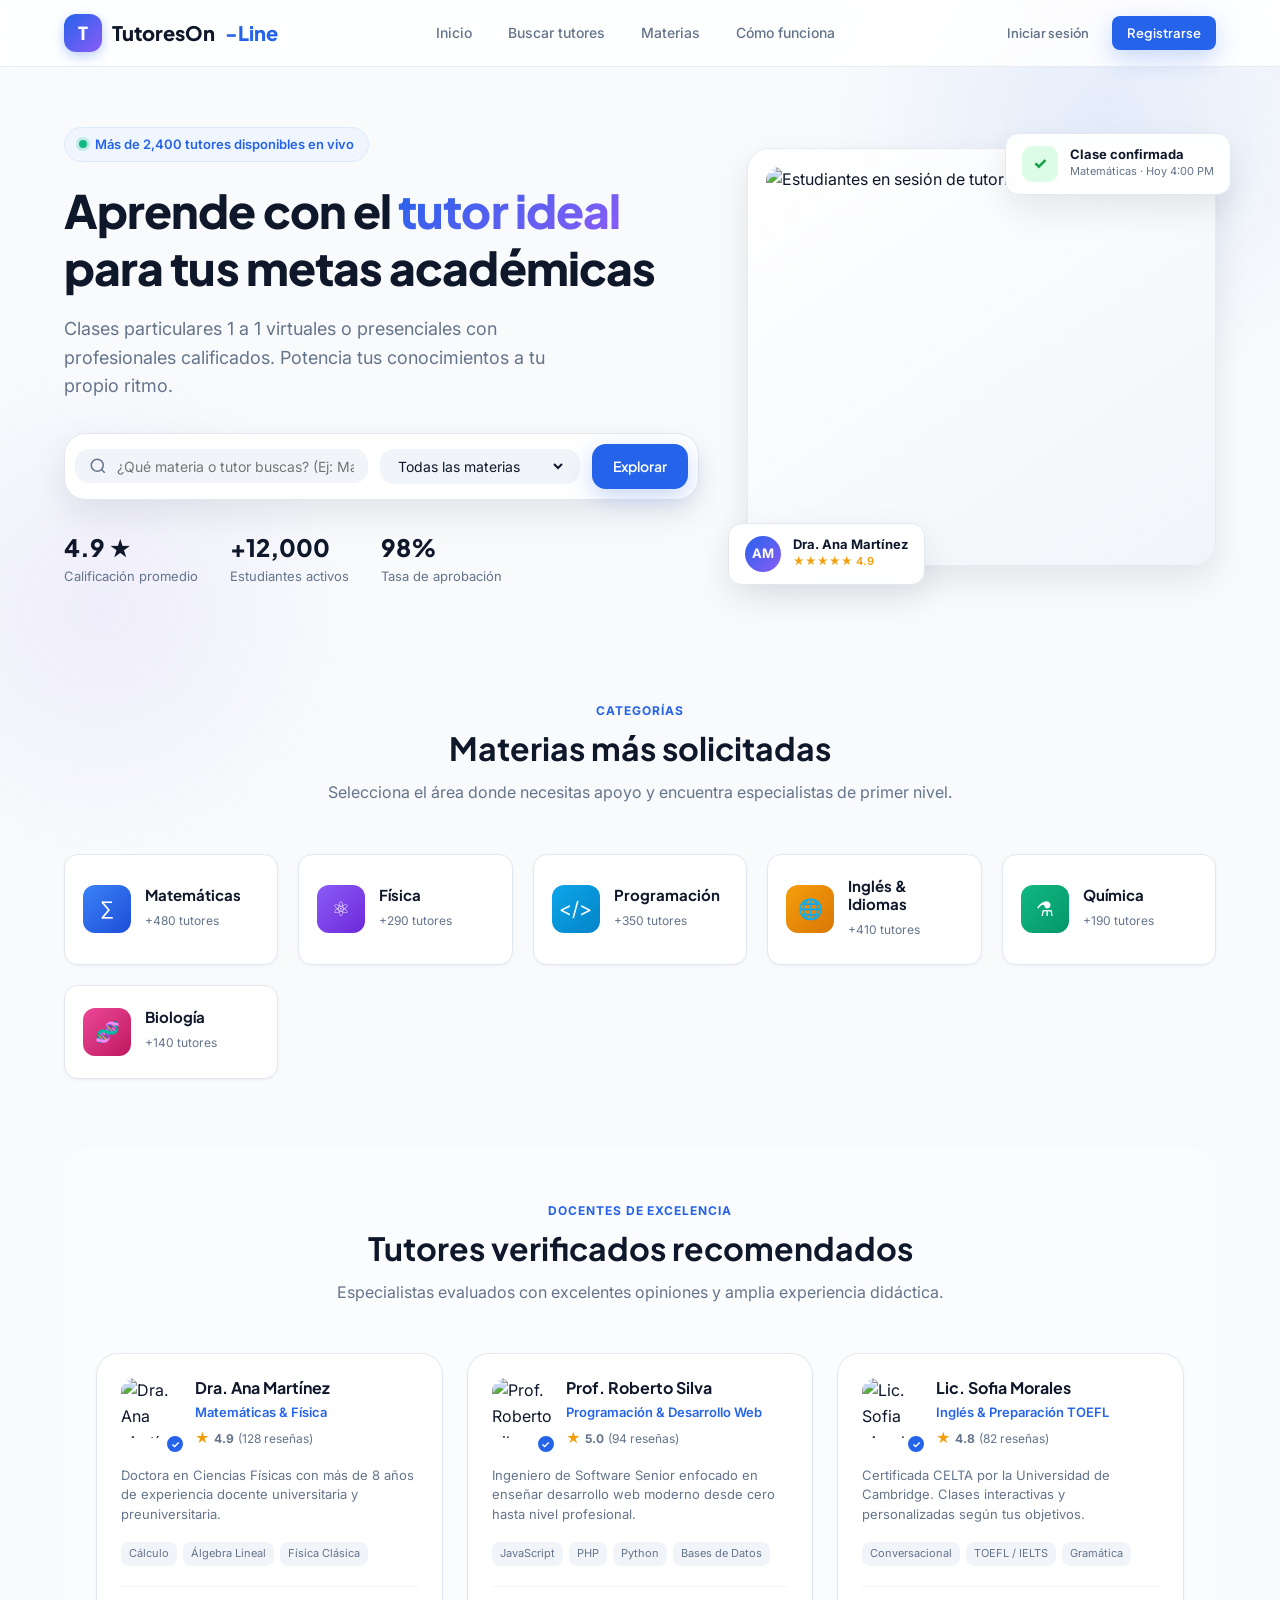
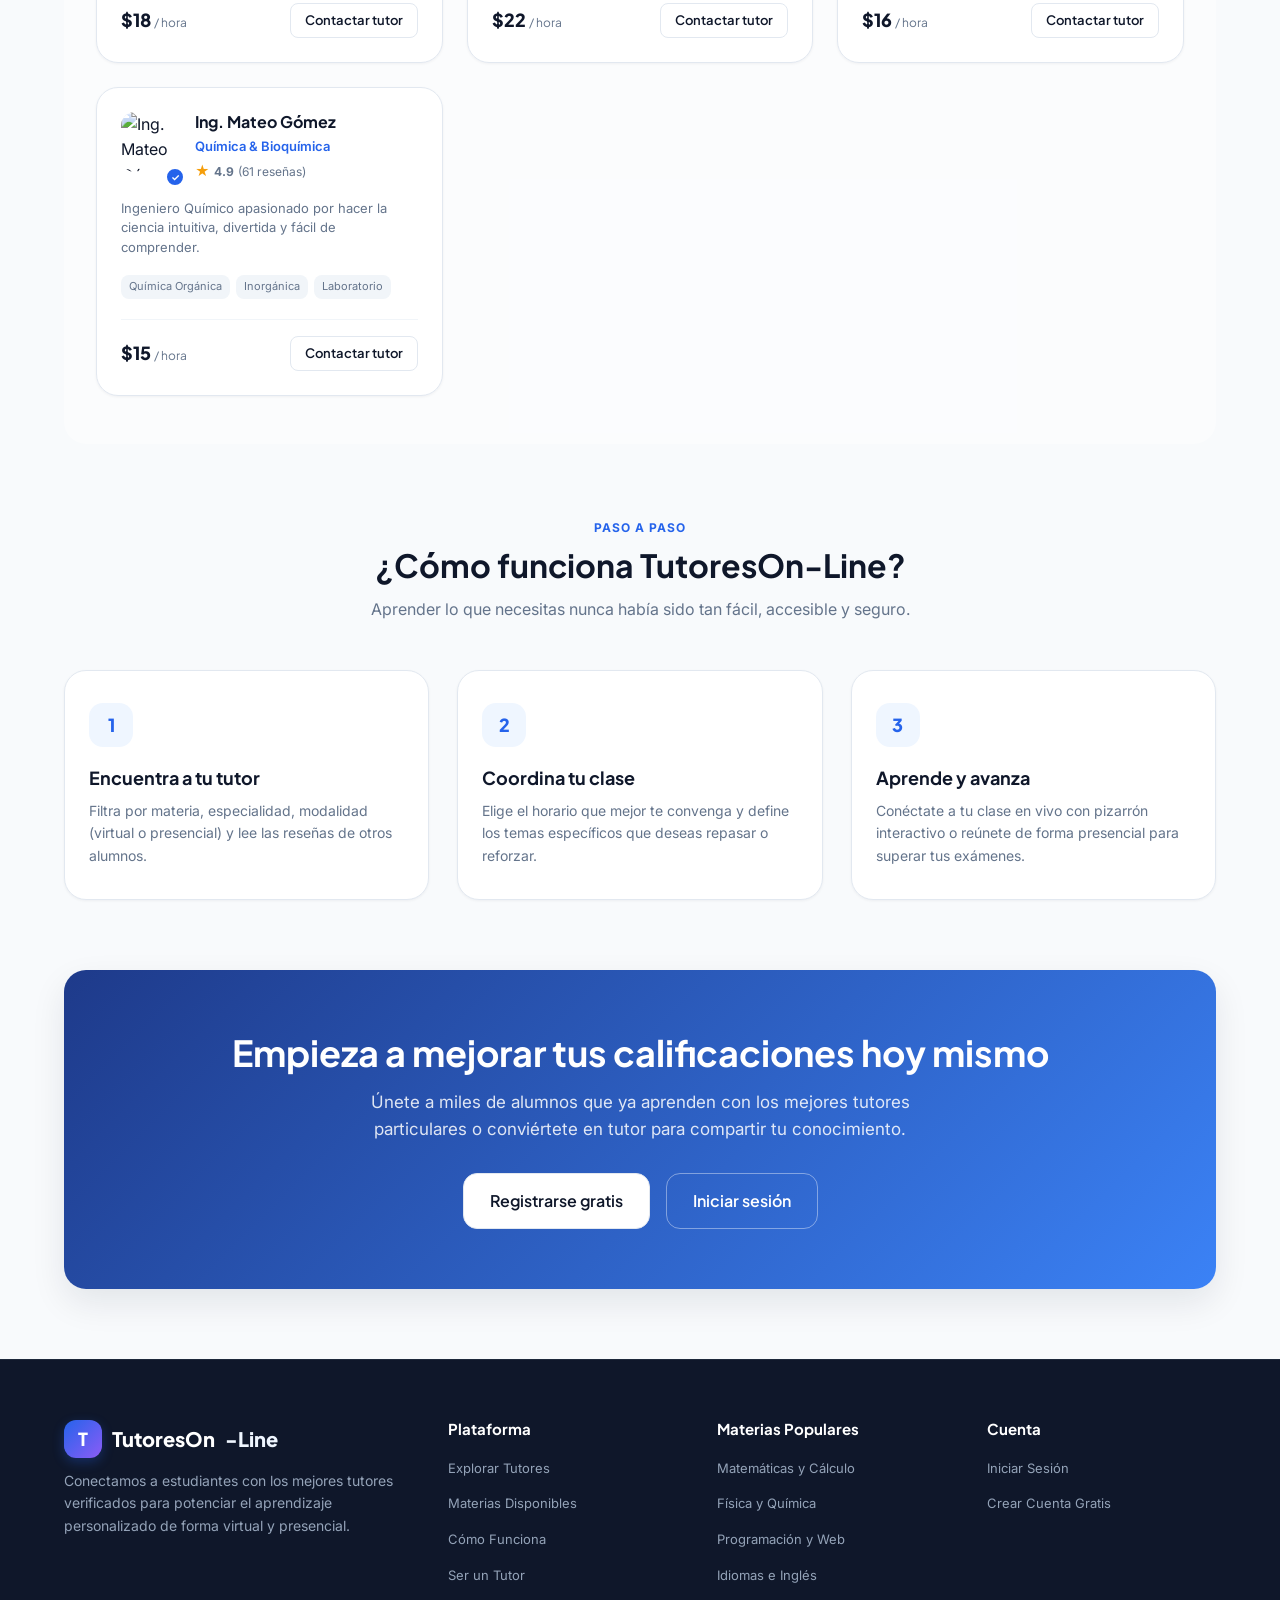
==== commit 727155b9: "Se quitaron las partes visuales que el usuario no debe ver" ====
--- a/index.html
+++ b/index.html
@@ -67,7 +67,11 @@
   </div>
 
   <main class="container">
+
+
     <!-- Banner de bienvenida para usuario con sesión iniciada -->
+    <!--
+
     <section id="user-welcome-banner" class="user-welcome-banner" style="display: none;">
       <div class="user-welcome-info">
         <div class="user-welcome-avatar" id="banner-user-avatar">U</div>
@@ -89,6 +93,7 @@
         <a href="logout.php" class="btn btn-secondary btn-sm">Cerrar sesión</a>
       </div>
     </section>
+    -->
 
     <!-- Hero Section (Accesible sin iniciar sesión) -->
     <section class="hero-section">
@@ -457,11 +462,14 @@
           </ul>
         </div>
       </div>
-
+      
+      <!--
       <div class="footer-bottom">
         <p>&copy; 2026 TutoresOn-Line — Proyecto Aplicaciones Web 1. Estructura HTML pura con backend PHP para base de datos y sesiones.</p>
         <p>HTML5 Semántico · Sesiones en PHP</p>
       </div>
+      -->
+
     </div>
   </footer>
 
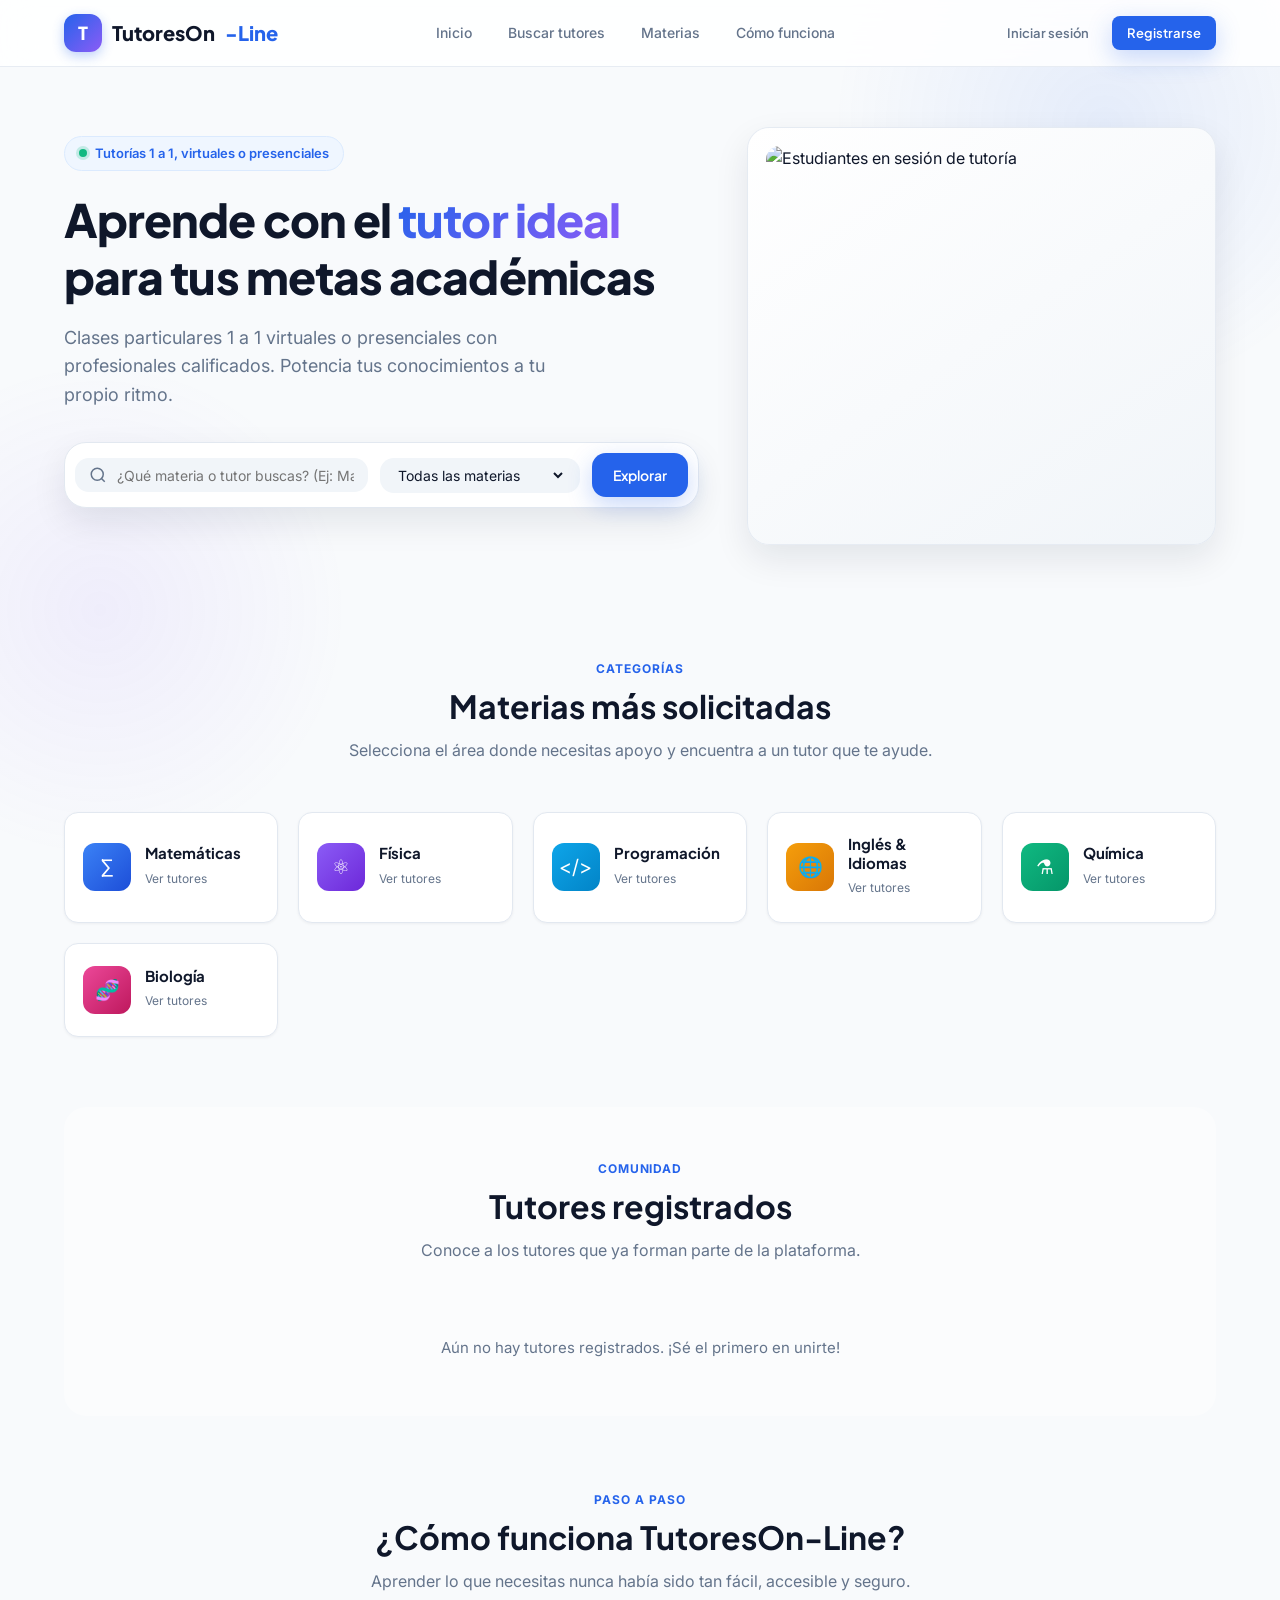
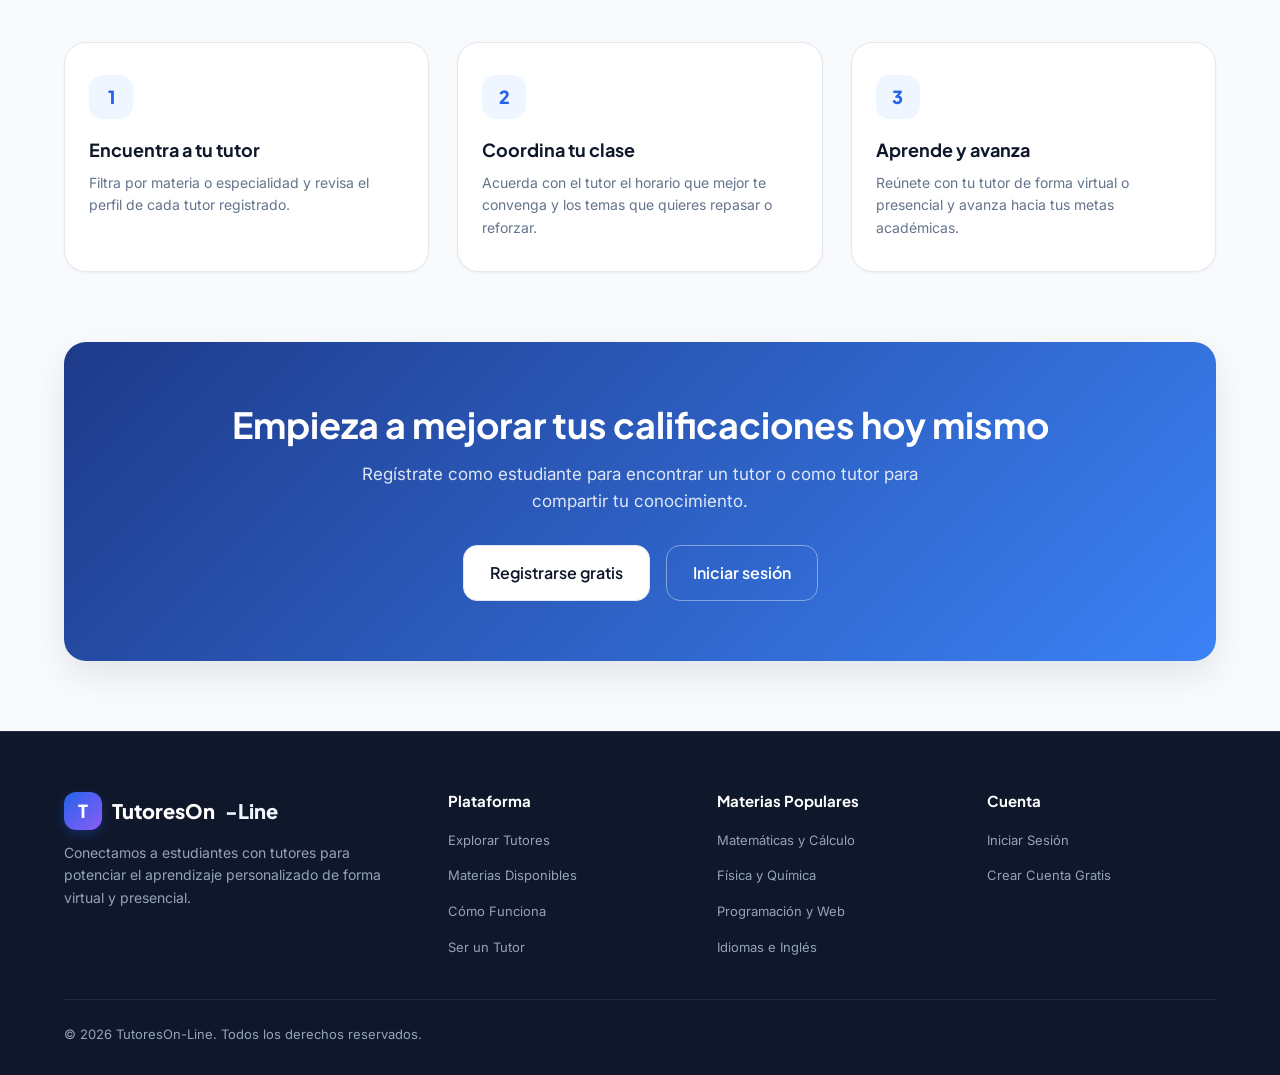
==== commit 085d4b45: "Initial commit for TutoresOn-Line" ====
--- a/index.html
+++ b/index.html
@@ -4,7 +4,10 @@
   <meta charset="UTF-8">
   <meta name="viewport" content="width=device-width, initial-scale=1.0">
   <title>TutoresOn-Line — Encuentra a tu tutor ideal</title>
-  <meta name="description" content="Plataforma de tutorías online y presenciales con tutores expertos y verificados.">
+  <meta name="description" content="Plataforma de tutorías online y presenciales con tutores particulares.">
+  <link rel="preconnect" href="https://fonts.googleapis.com">
+  <link rel="preconnect" href="https://fonts.gstatic.com" crossorigin>
+  <link rel="stylesheet" href="https://fonts.googleapis.com/css2?family=Plus+Jakarta+Sans:wght@400;500;600;700;800&family=Inter:wght@400;500;600;700&display=swap">
   <link rel="stylesheet" href="assets/css/style.css">
 </head>
 <body>
@@ -36,7 +39,7 @@
           <a href="registro.html" class="btn btn-primary btn-sm" id="nav-register-btn">Registrarse</a>
         </div>
 
-        <!-- Opciones para usuario con sesión activa (controlado por JS / backend PHP) -->
+        <!-- Opciones para usuario con sesión activa (controlado por JS) -->
         <div id="nav-user-actions" style="display: none; align-items: center; gap: 10px;">
           <div class="user-menu-pill">
             <div class="user-avatar-circle" id="nav-user-avatar">U</div>
@@ -45,14 +48,17 @@
               <span class="user-info-role" id="nav-user-role">Estudiante</span>
             </div>
           </div>
-          <a href="logout.php" class="btn btn-danger-outline btn-sm">
+          <form action="php/logout.php" method="POST" class="logout-form">
+            <input type="hidden" name="csrf_token" value="">
+            <button type="submit" class="btn btn-danger-outline btn-sm">
             <svg width="14" height="14" fill="none" stroke="currentColor" stroke-width="2" viewBox="0 0 24 24">
               <path d="M9 21H5a2 2 0 0 1-2-2V5a2 2 0 0 1 2-2h4"></path>
               <polyline points="16 17 21 12 16 7"></polyline>
               <line x1="21" y1="12" x2="9" y2="12"></line>
             </svg>
             Salir
-          </a>
+            </button>
+          </form>
         </div>
       </div>
     </div>
@@ -69,39 +75,13 @@
   <main class="container">
 
 
-    <!-- Banner de bienvenida para usuario con sesión iniciada -->
-    <!--
-
-    <section id="user-welcome-banner" class="user-welcome-banner" style="display: none;">
-      <div class="user-welcome-info">
-        <div class="user-welcome-avatar" id="banner-user-avatar">U</div>
-        <div>
-          <h2 style="font-size: 18px; margin-bottom: 2px;">
-            ¡Hola, <span id="banner-user-name">Usuario</span>!
-            <span class="badge badge-primary" id="banner-user-role">Estudiante</span>
-          </h2>
-          <p style="font-size: 13px; color: var(--text-muted);">
-            Sesión activa en el servidor PHP. Explora y agenda tus clases con normalidad.
-          </p>
-        </div>
-      </div>
-      <div style="display: flex; gap: 10px; align-items: center;">
-        <span style="font-size: 12px; color: var(--success); font-weight: 600; display: flex; align-items: center; gap: 6px;">
-          <span style="width: 8px; height: 8px; border-radius: 50%; background: var(--success); display: inline-block;"></span>
-          Sesión PHP activa
-        </span>
-        <a href="logout.php" class="btn btn-secondary btn-sm">Cerrar sesión</a>
-      </div>
-    </section>
-    -->
-
     <!-- Hero Section (Accesible sin iniciar sesión) -->
     <section class="hero-section">
       <div class="hero-grid">
         <div class="hero-content">
           <div class="hero-pill">
             <span class="hero-dot"></span>
-            Más de 2,400 tutores disponibles en vivo
+            Tutorías 1 a 1, virtuales o presenciales
           </div>
           <h1 class="hero-title">
             Aprende con el <span class="text-gradient">tutor ideal</span> para tus metas académicas
@@ -136,23 +116,9 @@
             </a>
           </div>
 
-          <div class="hero-stats">
-            <div class="stat-box">
-              <span class="stat-value">4.9 ★</span>
-              <span class="stat-label">Calificación promedio</span>
-            </div>
-            <div class="stat-box">
-              <span class="stat-value">+12,000</span>
-              <span class="stat-label">Estudiantes activos</span>
-            </div>
-            <div class="stat-box">
-              <span class="stat-value">98%</span>
-              <span class="stat-label">Tasa de aprobación</span>
-            </div>
-          </div>
-        </div>
-
-        <!-- Imagen & Badges Flotantes -->
+        </div>
+
+        <!-- Imagen principal -->
         <div class="hero-visual">
           <div class="hero-visual-card">
             <img 
@@ -161,23 +127,6 @@
               class="hero-main-img" 
             />
             
-            <div class="float-badge float-badge-top">
-              <div style="width: 36px; height: 36px; border-radius: 10px; background: #DCFCE7; display: flex; align-items: center; justify-content: center; color: #16A34A; font-weight: 800; font-size: 16px;">
-                ✓
-              </div>
-              <div>
-                <p style="font-weight: 700; font-size: 13px; color: var(--text); line-height: 1.2;">Clase confirmada</p>
-                <p style="font-size: 11px; color: var(--text-muted);">Matemáticas · Hoy 4:00 PM</p>
-              </div>
-            </div>
-
-            <div class="float-badge float-badge-bottom">
-              <div class="user-avatar-circle" style="width: 36px; height: 36px;">AM</div>
-              <div>
-                <p style="font-weight: 700; font-size: 13px; color: var(--text); line-height: 1.2;">Dra. Ana Martínez</p>
-                <p style="font-size: 11px; color: #F59E0B; font-weight: 600;">★★★★★ 4.9</p>
-              </div>
-            </div>
           </div>
         </div>
       </div>
@@ -188,55 +137,55 @@
       <div class="section-header">
         <span class="section-tag">Categorías</span>
         <h2 class="section-title">Materias más solicitadas</h2>
-        <p class="section-desc">Selecciona el área donde necesitas apoyo y encuentra especialistas de primer nivel.</p>
+        <p class="section-desc">Selecciona el área donde necesitas apoyo y encuentra a un tutor que te ayude.</p>
       </div>
 
       <div class="subjects-grid">
-        <article class="subject-card" onclick="filtrarMateria('Matemáticas')">
+        <article class="subject-card" data-materia="Matemáticas" tabindex="0" role="button">
           <div class="subject-icon" style="background: linear-gradient(135deg, #3B82F6, #1D4ED8);">∑</div>
           <div class="subject-info">
             <h4>Matemáticas</h4>
-            <span>+480 tutores</span>
-          </div>
-        </article>
-
-        <article class="subject-card" onclick="filtrarMateria('Física')">
+            <span>Ver tutores</span>
+          </div>
+        </article>
+
+        <article class="subject-card" data-materia="Física" tabindex="0" role="button">
           <div class="subject-icon" style="background: linear-gradient(135deg, #8B5CF6, #6D28D9);">⚛</div>
           <div class="subject-info">
             <h4>Física</h4>
-            <span>+290 tutores</span>
-          </div>
-        </article>
-
-        <article class="subject-card" onclick="filtrarMateria('Programación')">
+            <span>Ver tutores</span>
+          </div>
+        </article>
+
+        <article class="subject-card" data-materia="Programación" tabindex="0" role="button">
           <div class="subject-icon" style="background: linear-gradient(135deg, #0EA5E9, #0284C7);">&lt;/&gt;</div>
           <div class="subject-info">
             <h4>Programación</h4>
-            <span>+350 tutores</span>
-          </div>
-        </article>
-
-        <article class="subject-card" onclick="filtrarMateria('Inglés')">
+            <span>Ver tutores</span>
+          </div>
+        </article>
+
+        <article class="subject-card" data-materia="Inglés" tabindex="0" role="button">
           <div class="subject-icon" style="background: linear-gradient(135deg, #F59E0B, #D97706);">🌐</div>
           <div class="subject-info">
             <h4>Inglés &amp; Idiomas</h4>
-            <span>+410 tutores</span>
-          </div>
-        </article>
-
-        <article class="subject-card" onclick="filtrarMateria('Química')">
+            <span>Ver tutores</span>
+          </div>
+        </article>
+
+        <article class="subject-card" data-materia="Química" tabindex="0" role="button">
           <div class="subject-icon" style="background: linear-gradient(135deg, #10B981, #059669);">⚗</div>
           <div class="subject-info">
             <h4>Química</h4>
-            <span>+190 tutores</span>
-          </div>
-        </article>
-
-        <article class="subject-card" onclick="filtrarMateria('Biología')">
+            <span>Ver tutores</span>
+          </div>
+        </article>
+
+        <article class="subject-card" data-materia="Biología" tabindex="0" role="button">
           <div class="subject-icon" style="background: linear-gradient(135deg, #EC4899, #BE185D);">🧬</div>
           <div class="subject-info">
             <h4>Biología</h4>
-            <span>+140 tutores</span>
+            <span>Ver tutores</span>
           </div>
         </article>
       </div>
@@ -245,137 +194,13 @@
     <!-- Sección: Tutores Destacados (HTML Semántico) -->
     <section class="section" id="tutores" style="background: rgba(255, 255, 255, 0.4); border-radius: var(--radius-lg); padding: 48px 32px;">
       <div class="section-header">
-        <span class="section-tag">Docentes de Excelencia</span>
-        <h2 class="section-title">Tutores verificados recomendados</h2>
-        <p class="section-desc">Especialistas evaluados con excelentes opiniones y amplia experiencia didáctica.</p>
-      </div>
-
-      <div class="tutors-grid">
-        <!-- Tutor 1 -->
-        <article class="tutor-card" data-name="Dra. Ana Martínez" data-subject="Matemáticas & Física" data-tags="Cálculo Álgebra Lineal Física Clásica">
-          <div class="tutor-card-body">
-            <div class="tutor-header">
-              <div class="tutor-avatar-wrap">
-                <img src="https://images.unsplash.com/photo-1494790108377-be9c29b29330?w=150&h=150&fit=crop&crop=faces&auto=format" alt="Dra. Ana Martínez" class="tutor-avatar">
-                <div class="badge-check">✓</div>
-              </div>
-              <div>
-                <h3 class="tutor-name">Dra. Ana Martínez</h3>
-                <p class="tutor-subject">Matemáticas &amp; Física</p>
-                <div class="tutor-rating">
-                  <span class="star">★</span>
-                  <strong>4.9</strong>
-                  <span>(128 reseñas)</span>
-                </div>
-              </div>
-            </div>
-            <p class="tutor-bio">Doctora en Ciencias Físicas con más de 8 años de experiencia docente universitaria y preuniversitaria.</p>
-            <div class="tutor-tags">
-              <span class="tutor-tag">Cálculo</span>
-              <span class="tutor-tag">Álgebra Lineal</span>
-              <span class="tutor-tag">Física Clásica</span>
-            </div>
-            <div class="tutor-footer">
-              <div class="tutor-price">$18 <span>/ hora</span></div>
-              <a href="login.html" class="btn btn-outline btn-sm tutor-contact-btn">Contactar tutor</a>
-            </div>
-          </div>
-        </article>
-
-        <!-- Tutor 2 -->
-        <article class="tutor-card" data-name="Prof. Roberto Silva" data-subject="Programación & Desarrollo Web" data-tags="JavaScript PHP Python Bases de Datos">
-          <div class="tutor-card-body">
-            <div class="tutor-header">
-              <div class="tutor-avatar-wrap">
-                <img src="https://images.unsplash.com/photo-1507003211169-0a1dd7228f2d?w=150&h=150&fit=crop&crop=faces&auto=format" alt="Prof. Roberto Silva" class="tutor-avatar">
-                <div class="badge-check">✓</div>
-              </div>
-              <div>
-                <h3 class="tutor-name">Prof. Roberto Silva</h3>
-                <p class="tutor-subject">Programación &amp; Desarrollo Web</p>
-                <div class="tutor-rating">
-                  <span class="star">★</span>
-                  <strong>5.0</strong>
-                  <span>(94 reseñas)</span>
-                </div>
-              </div>
-            </div>
-            <p class="tutor-bio">Ingeniero de Software Senior enfocado en enseñar desarrollo web moderno desde cero hasta nivel profesional.</p>
-            <div class="tutor-tags">
-              <span class="tutor-tag">JavaScript</span>
-              <span class="tutor-tag">PHP</span>
-              <span class="tutor-tag">Python</span>
-              <span class="tutor-tag">Bases de Datos</span>
-            </div>
-            <div class="tutor-footer">
-              <div class="tutor-price">$22 <span>/ hora</span></div>
-              <a href="login.html" class="btn btn-outline btn-sm tutor-contact-btn">Contactar tutor</a>
-            </div>
-          </div>
-        </article>
-
-        <!-- Tutor 3 -->
-        <article class="tutor-card" data-name="Lic. Sofia Morales" data-subject="Inglés & Preparación TOEFL" data-tags="Conversacional TOEFL IELTS Gramática">
-          <div class="tutor-card-body">
-            <div class="tutor-header">
-              <div class="tutor-avatar-wrap">
-                <img src="https://images.unsplash.com/photo-1534528741775-53994a69daeb?w=150&h=150&fit=crop&crop=faces&auto=format" alt="Lic. Sofia Morales" class="tutor-avatar">
-                <div class="badge-check">✓</div>
-              </div>
-              <div>
-                <h3 class="tutor-name">Lic. Sofia Morales</h3>
-                <p class="tutor-subject">Inglés &amp; Preparación TOEFL</p>
-                <div class="tutor-rating">
-                  <span class="star">★</span>
-                  <strong>4.8</strong>
-                  <span>(82 reseñas)</span>
-                </div>
-              </div>
-            </div>
-            <p class="tutor-bio">Certificada CELTA por la Universidad de Cambridge. Clases interactivas y personalizadas según tus objetivos.</p>
-            <div class="tutor-tags">
-              <span class="tutor-tag">Conversacional</span>
-              <span class="tutor-tag">TOEFL / IELTS</span>
-              <span class="tutor-tag">Gramática</span>
-            </div>
-            <div class="tutor-footer">
-              <div class="tutor-price">$16 <span>/ hora</span></div>
-              <a href="login.html" class="btn btn-outline btn-sm tutor-contact-btn">Contactar tutor</a>
-            </div>
-          </div>
-        </article>
-
-        <!-- Tutor 4 -->
-        <article class="tutor-card" data-name="Ing. Mateo Gómez" data-subject="Química & Bioquímica" data-tags="Química Orgánica Inorgánica Laboratorio">
-          <div class="tutor-card-body">
-            <div class="tutor-header">
-              <div class="tutor-avatar-wrap">
-                <img src="https://images.unsplash.com/photo-1500648767791-00dcc994a43e?w=150&h=150&fit=crop&crop=faces&auto=format" alt="Ing. Mateo Gómez" class="tutor-avatar">
-                <div class="badge-check">✓</div>
-              </div>
-              <div>
-                <h3 class="tutor-name">Ing. Mateo Gómez</h3>
-                <p class="tutor-subject">Química &amp; Bioquímica</p>
-                <div class="tutor-rating">
-                  <span class="star">★</span>
-                  <strong>4.9</strong>
-                  <span>(61 reseñas)</span>
-                </div>
-              </div>
-            </div>
-            <p class="tutor-bio">Ingeniero Químico apasionado por hacer la ciencia intuitiva, divertida y fácil de comprender.</p>
-            <div class="tutor-tags">
-              <span class="tutor-tag">Química Orgánica</span>
-              <span class="tutor-tag">Inorgánica</span>
-              <span class="tutor-tag">Laboratorio</span>
-            </div>
-            <div class="tutor-footer">
-              <div class="tutor-price">$15 <span>/ hora</span></div>
-              <a href="login.html" class="btn btn-outline btn-sm tutor-contact-btn">Contactar tutor</a>
-            </div>
-          </div>
-        </article>
-      </div>
+        <span class="section-tag">Comunidad</span>
+        <h2 class="section-title">Tutores registrados</h2>
+        <p class="section-desc">Conoce a los tutores que ya forman parte de la plataforma.</p>
+      </div>
+
+      <div class="tutors-grid" id="tutors-grid" aria-live="polite"></div>
+      <p class="tutors-empty" id="tutors-empty" style="display: none;"></p>
     </section>
 
     <!-- Sección: Cómo Funciona -->
@@ -390,19 +215,19 @@
         <div class="step-card">
           <div class="step-number">1</div>
           <h3>Encuentra a tu tutor</h3>
-          <p>Filtra por materia, especialidad, modalidad (virtual o presencial) y lee las reseñas de otros alumnos.</p>
+          <p>Filtra por materia o especialidad y revisa el perfil de cada tutor registrado.</p>
         </div>
 
         <div class="step-card">
           <div class="step-number">2</div>
           <h3>Coordina tu clase</h3>
-          <p>Elige el horario que mejor te convenga y define los temas específicos que deseas repasar o reforzar.</p>
+          <p>Acuerda con el tutor el horario que mejor te convenga y los temas que quieres repasar o reforzar.</p>
         </div>
 
         <div class="step-card">
           <div class="step-number">3</div>
           <h3>Aprende y avanza</h3>
-          <p>Conéctate a tu clase en vivo con pizarrón interactivo o reúnete de forma presencial para superar tus exámenes.</p>
+          <p>Reúnete con tu tutor de forma virtual o presencial y avanza hacia tus metas académicas.</p>
         </div>
       </div>
     </section>
@@ -411,7 +236,7 @@
     <section class="section" style="padding-top: 0;">
       <div class="cta-banner">
         <h2>Empieza a mejorar tus calificaciones hoy mismo</h2>
-        <p>Únete a miles de alumnos que ya aprenden con los mejores tutores particulares o conviértete en tutor para compartir tu conocimiento.</p>
+        <p>Regístrate como estudiante para encontrar un tutor o como tutor para compartir tu conocimiento.</p>
         <div class="cta-actions">
           <a href="registro.html" class="btn btn-secondary btn-lg" id="cta-reg-btn">Registrarse gratis</a>
           <a href="login.html" class="btn btn-outline btn-lg" id="cta-login-btn" style="color: #fff; border-color: rgba(255, 255, 255, 0.4)">Iniciar sesión</a>
@@ -430,7 +255,7 @@
             TutoresOn<span style="color: var(--primary-light);">-Line</span>
           </a>
           <p class="footer-desc">
-            Conectamos a estudiantes con los mejores tutores verificados para potenciar el aprendizaje personalizado de forma virtual y presencial.
+            Conectamos a estudiantes con tutores para potenciar el aprendizaje personalizado de forma virtual y presencial.
           </p>
         </div>
 
@@ -463,16 +288,13 @@
         </div>
       </div>
       
-      <!--
       <div class="footer-bottom">
-        <p>&copy; 2026 TutoresOn-Line — Proyecto Aplicaciones Web 1. Estructura HTML pura con backend PHP para base de datos y sesiones.</p>
-        <p>HTML5 Semántico · Sesiones en PHP</p>
-      </div>
-      -->
+        <p>&copy; 2026 TutoresOn-Line. Todos los derechos reservados.</p>
+      </div>
 
     </div>
   </footer>
 
-  <script src="assets/js/main.js"></script>
+  <script src="assets/js/main.js" defer></script>
 </body>
 </html>
--- a/assets/css/style.css
+++ b/assets/css/style.css
@@ -1,5 +1,3 @@
-@import url('https://fonts.googleapis.com/css2?family=Plus+Jakarta+Sans:wght@400;500;600;700;800&family=Inter:wght@400;500;600;700&display=swap');
-
 :root {
   --primary: #2563EB;
   --primary-hover: #1D4ED8;
@@ -961,52 +959,11 @@
   box-shadow: 0 0 0 1px var(--primary);
 }
 
-/* Demo Credentials Box */
-.demo-accounts-box {
-  background: #F8FAFC;
-  border: 1px dashed #CBD5E1;
-  border-radius: var(--radius-md);
-  padding: 14px;
-  margin-bottom: 22px;
-  font-size: 12px;
-}
-
-.demo-accounts-box h4 {
-  font-size: 12px;
-  text-transform: uppercase;
-  letter-spacing: 0.05em;
-  color: var(--primary);
-  margin-bottom: 8px;
-}
-
-.demo-account-item {
-  display: flex;
-  align-items: center;
-  justify-content: space-between;
-  padding: 6px 0;
-  border-bottom: 1px solid #E2E8F0;
-}
-
-.demo-account-item:last-child {
-  border-bottom: none;
-}
-
-.demo-fill-btn {
-  background: #E2E8F0;
-  border: none;
-  font-size: 11px;
-  font-weight: 600;
-  padding: 3px 8px;
-  border-radius: 6px;
-  cursor: pointer;
-  color: var(--text);
-  transition: background 0.15s;
-}
-
-.demo-fill-btn:hover {
-  background: var(--primary);
-  color: #fff;
-}
+
+
+
+
+
 
 /* Alert Notification */
 .alert {
@@ -1215,4 +1172,15 @@
   .footer-grid {
     grid-template-columns: 1fr;
   }
-}+}
+
+/* Formulario de cierre de sesión (POST con token CSRF) */
+.logout-form { margin: 0; display: inline-flex; }
+
+/* Estado vacío del listado de tutores */
+.tutors-empty {
+  text-align: center;
+  color: var(--text-muted);
+  font-size: 15px;
+  padding: 24px 0 8px;
+}
